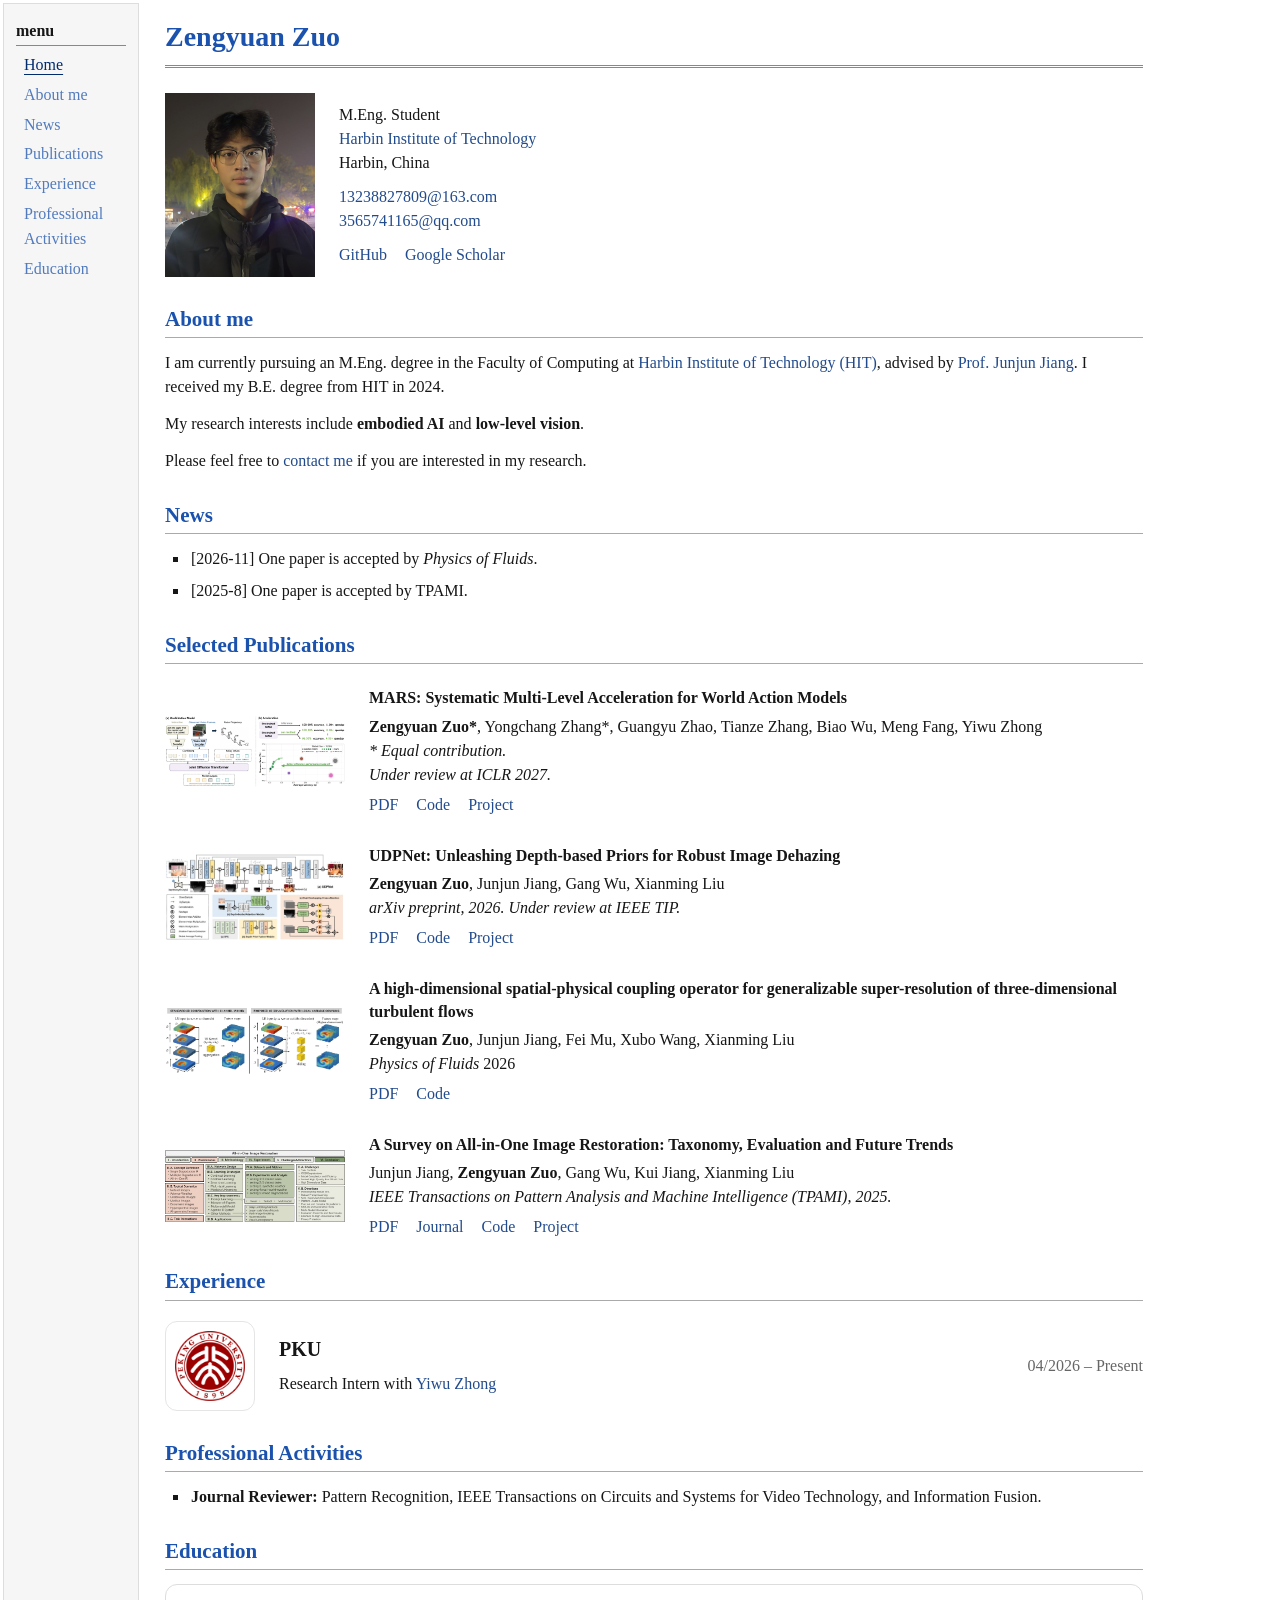
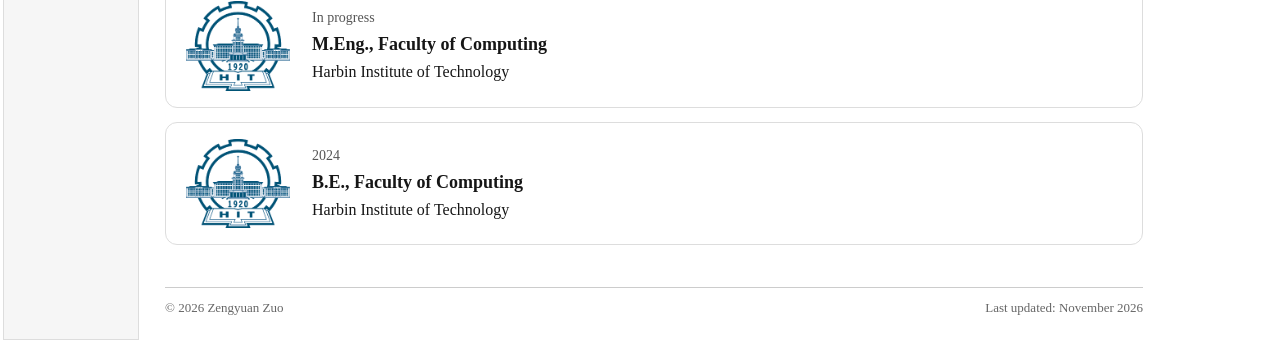
==== index.html @ d23c9734 "Update publications and add education to homepage" ====
<!doctype html>
<html lang="en">
<head>
  <meta charset="utf-8">
  <meta name="viewport" content="width=device-width, initial-scale=1">
  <meta name="description" content="Zengyuan Zuo, M.Eng. student at Harbin Institute of Technology. Research in embodied AI and low-level vision.">
  <meta name="author" content="Zengyuan Zuo">
  <meta name="theme-color" content="#1a52ad">
  <meta property="og:title" content="Zengyuan Zuo's Homepage">
  <meta property="og:description" content="M.Eng. student at Harbin Institute of Technology. Embodied AI and low-level vision.">
  <meta property="og:type" content="website">
  <meta property="og:url" content="https://harbinzzy.github.io/">
  <meta property="og:image" content="https://harbinzzy.github.io/assets/home/profile.jpg?v=20261112">
  <link rel="canonical" href="https://harbinzzy.github.io/">
  <link rel="icon" href="assets/home/profile.jpg?v=20261112">
  <link rel="stylesheet" href="assets/homepage.css?v=20261122-education">
  <title>Zengyuan Zuo's Homepage</title>
</head>
<body>
  <a class="skip-link" href="#main-content">Skip to content</a>
  <div class="page-layout">
    <aside class="sidebar">
      <nav aria-label="Main navigation">
        <div class="menu-category">menu</div>
        <a class="current" href="./" aria-current="page">Home</a>
        <a href="#about">About me</a>
        <a href="#news">News</a>
        <a href="#publications">Publications</a>
        <a href="#experience">Experience</a>
        <a href="#professional-activities">Professional Activities</a>
        <a href="#education">Education</a>
      </nav>
    </aside>

    <main id="main-content">
      <header class="page-title"><h1>Zengyuan Zuo</h1></header>
      <div class="profile">
        <img class="profile-photo" src="assets/home/profile.jpg?v=20261112" alt="Zengyuan Zuo" width="150" height="184" fetchpriority="high">
        <div class="profile-details">
          <p>M.Eng. Student<br>
            <a href="https://www.hit.edu.cn/">Harbin Institute of Technology</a><br>
            Harbin, China
          </p>
          <p class="emails">
            <a href="mailto:13238827809@163.com">13238827809@163.com</a><br>
            <a href="mailto:3565741165@qq.com">3565741165@qq.com</a>
          </p>
          <p class="profile-links">
            <a href="https://github.com/Harbinzzy">GitHub</a>
            <a href="https://scholar.google.com/citations?user=jb-4yJgAAAAJ&amp;hl=en">Google Scholar</a>
          </p>
        </div>
      </div>

      <section id="about" aria-labelledby="about-title">
        <h2 id="about-title">About me</h2>
        <p>I am currently pursuing an M.Eng. degree in the Faculty of Computing at <a href="https://www.hit.edu.cn/">Harbin Institute of Technology (HIT)</a>, advised by <a href="https://homepage.hit.edu.cn/jiangjunjun">Prof. Junjun Jiang</a>. I received my B.E. degree from HIT in 2024.</p>
        <p>My research interests include <strong>embodied AI</strong> and <strong>low-level vision</strong>.</p>
        <p>Please feel free to <a href="mailto:13238827809@163.com">contact me</a> if you are interested in my research.</p>
      </section>

      <section id="news" aria-labelledby="news-title">
        <h2 id="news-title">News</h2>
        <ul class="news-list">
          <li><span class="news-date">[2026-11]</span> One paper is accepted by <em>Physics of Fluids</em>.</li>
          <li><span class="news-date">[2025-8]</span> One paper is accepted by TPAMI.</li>
        </ul>
      </section>

      <section id="publications" aria-labelledby="publications-title">
        <h2 id="publications-title">Selected Publications</h2>
        <article class="publication">
          <a class="publication-image" href="projects/mars.html" aria-label="Open the MARS paper page">
            <img src="assets/overview.png" alt="Overview of MARS multi-level acceleration for world action models" width="180" height="71" loading="lazy">
          </a>
          <div class="publication-copy">
            <h3>MARS: Systematic Multi-Level Acceleration for World Action Models</h3>
            <p><strong>Zengyuan Zuo*</strong>, Yongchang Zhang*, Guangyu Zhao, Tianze Zhang, Biao Wu, Meng Fang, Yiwu Zhong<br>
              <em>* Equal contribution.</em><br>
              <em>Under review at ICLR 2027.</em>
            </p>
            <p class="paper-links"><a href="https://arxiv.org/pdf/2610.17141">PDF</a><a href="https://github.com/PKU-VaLuE-Lab/MARS">Code</a><a href="https://harbinzzy.github.io/projects/mars.html">Project</a></p>
          </div>
        </article>
        <article class="publication">
          <a class="publication-image" href="projects/udpnet/" aria-label="Open the UDPNet project page">
            <img src="assets/home/udpnet.jpg" alt="Overview of the UDPNet depth-guided image dehazing framework" width="180" height="85" loading="lazy">
          </a>
          <div class="publication-copy">
            <h3>UDPNet: Unleashing Depth-based Priors for Robust Image Dehazing</h3>
            <p><strong>Zengyuan Zuo</strong>, Junjun Jiang, Gang Wu, Xianming Liu<br>
              <em>arXiv preprint, 2026. Under review at IEEE TIP.</em>
            </p>
            <p class="paper-links"><a href="https://arxiv.org/pdf/2601.06909">PDF</a><a href="https://github.com/Harbinzzy/UDPNet">Code</a><a href="projects/udpnet/">Project</a></p>
          </div>
        </article>
        <article class="publication">
          <a class="publication-image" href="https://github.com/Harbinzzy/Conv4Turb" aria-label="Open the Conv4Turb code repository">
            <img src="assets/home/convl.jpg" alt="Comparison of standard 3D convolution and proposed 4D convolution with spatial-physical variable coupling for turbulent-flow super-resolution" width="180" height="66" loading="lazy">
          </a>
          <div class="publication-copy">
            <h3>A high-dimensional spatial-physical coupling operator for generalizable super-resolution of three-dimensional turbulent flows</h3>
            <p><strong>Zengyuan Zuo</strong>, Junjun Jiang, Fei Mu, Xubo Wang, Xianming Liu<br>
              <em>Physics of Fluids</em> 2026
            </p>
            <p class="paper-links"><a href="https://arxiv.org/pdf/2611.22951">PDF</a><a href="https://github.com/Harbinzzy/Conv4Turb">Code</a></p>
          </div>
        </article>
        <article class="publication">
          <a class="publication-image" href="projects/aioir/" aria-label="Open the all-in-one image restoration survey project">
            <img src="assets/home/survey.png?v=arxiv-v3" alt="Taxonomy of the all-in-one image restoration survey, arXiv version 3" width="180" height="73" loading="lazy">
          </a>
          <div class="publication-copy">
            <h3>A Survey on All-in-One Image Restoration: Taxonomy, Evaluation and Future Trends</h3>
            <p>Junjun Jiang, <strong>Zengyuan Zuo</strong>, Gang Wu, Kui Jiang, Xianming Liu<br>
              <em>IEEE Transactions on Pattern Analysis and Machine Intelligence (TPAMI), 2025.</em>
            </p>
            <p class="paper-links"><a href="https://arxiv.org/pdf/2410.15067">PDF</a><a href="https://ieeexplore.ieee.org/document/11123156">Journal</a><a href="https://github.com/Harbinzzy/All-in-One-Image-Restoration-Survey">Code</a><a href="projects/aioir/">Project</a></p>
          </div>
        </article>
      </section>

      <section id="experience" aria-labelledby="experience-title">
        <h2 id="experience-title">Experience</h2>
        <article class="experience-entry" aria-labelledby="pku-title">
          <img class="experience-logo" src="assets/home/pku.png" alt="Peking University seal" width="90" height="90" loading="lazy">
          <div class="experience-copy">
            <h3 id="pku-title">PKU</h3>
            <p>Research Intern with <a href="https://yiwuzhong.notion.site/homepage">Yiwu Zhong</a></p>
          </div>
          <p class="experience-date"><time datetime="2026-04">04/2026</time> – Present</p>
        </article>
      </section>

      <section id="professional-activities" aria-labelledby="professional-activities-title">
        <h2 id="professional-activities-title">Professional Activities</h2>
        <ul class="activities-list">
          <li><strong>Journal Reviewer:</strong> Pattern Recognition, IEEE Transactions on Circuits and Systems for Video Technology, and Information Fusion.</li>
        </ul>
      </section>

      <section id="education" aria-labelledby="education-title">
        <h2 id="education-title">Education</h2>
        <article class="education-entry" aria-labelledby="meng-title">
          <img class="education-logo" src="assets/home/hit-emblem.png" alt="" width="104" height="90" loading="lazy">
          <div class="education-copy">
            <p class="education-date">In progress</p>
            <h3 id="meng-title">M.Eng., Faculty of Computing</h3>
            <p>Harbin Institute of Technology</p>
          </div>
        </article>
        <article class="education-entry" aria-labelledby="be-title">
          <img class="education-logo" src="assets/home/hit-emblem.png" alt="" width="104" height="90" loading="lazy">
          <div class="education-copy">
            <p class="education-date"><time datetime="2024">2024</time></p>
            <h3 id="be-title">B.E., Faculty of Computing</h3>
            <p>Harbin Institute of Technology</p>
          </div>
        </article>
      </section>

      <footer><span>© 2026 Zengyuan Zuo</span><span>Last updated: November 2026</span></footer>
    </main>
  </div>
</body>
</html>
---- assets/homepage.css ----
/* Academic homepage, inspired by the classic jemdoc layout. */
:root {
  color-scheme: light;
  --link: #224b8d;
  --heading: #1a52ad;
  --rule: #aaa;
}
* { box-sizing: border-box; }
html { scroll-behavior: smooth; scroll-padding-top: 20px; }
body {
  margin: 0;
  color: #161616;
  background: #fff;
  font-family: Georgia, "Times New Roman", "Noto Serif SC", serif;
  font-size: 16px;
  line-height: 1.5;
}
a { color: var(--link); text-decoration: none; }
a:hover { text-decoration: underline; text-underline-offset: 3px; }
a:focus-visible { outline: 2px solid var(--heading); outline-offset: 4px; }
img { display: block; max-width: 100%; }
p { margin: 0 0 13px; }
strong { font-weight: 700; }
.skip-link {
  position: absolute;
  top: -80px;
  left: 16px;
  z-index: 2;
  background: #fff;
  padding: 8px 12px;
}
.skip-link:focus { top: 8px; }
.page-layout {
  display: grid;
  grid-template-columns: 136px minmax(0, 1030px);
  min-height: 100vh;
  align-items: stretch;
  padding: 3px;
}
.sidebar {
  padding: 15px 12px;
  border: 1px solid #ddd;
  background: #f6f6f6;
}
.sidebar nav { position: sticky; top: 18px; }
.menu-category {
  font-weight: bold;
  border-bottom: 1px solid #888;
  margin-bottom: 7px;
  padding-bottom: 2px;
}
.sidebar a {
  display: block;
  width: fit-content;
  margin: 5px 0 5px 8px;
  color: #527bbd;
  line-height: 1.55;
}
.sidebar a.current { color: #022b6d; text-decoration: underline; text-underline-offset: 4px; }
main { min-width: 0; padding: 0 26px 22px; }
.page-title {
  margin-bottom: 25px;
  padding: 17px 0 11px;
  border-bottom: 3px double #888;
}
h1 { margin: 0; color: var(--heading); font-size: 28px; line-height: 1.2; }
h2 {
  color: var(--heading);
  font-size: 21px;
  line-height: 1.25;
  margin: 29px 0 13px;
  padding-bottom: 5px;
  border-bottom: 1px solid var(--rule);
}
h3 { margin: 0 0 5px; font-size: 16px; line-height: 1.45; }
.profile { display: flex; align-items: center; gap: 24px; margin-bottom: 25px; }
.profile-photo { flex: 0 0 150px; width: 150px; height: 184px; object-fit: cover; }
.profile-details p { margin-bottom: 10px; }
.profile-details p:last-child { margin-bottom: 0; }
.profile-links, .paper-links { display: flex; flex-wrap: wrap; gap: 6px 18px; }
.news-list, .activities-list { padding-left: 24px; margin: 8px 0 18px; list-style-type: square; }
li { padding-left: 2px; margin-bottom: 8px; }
.news-date { white-space: nowrap; }
.publication {
  display: grid;
  grid-template-columns: 180px minmax(0, 1fr);
  gap: 24px;
  align-items: center;
  margin: 22px 0 27px;
}
.publication-image { display: block; }
.publication-image img { width: 180px; height: auto; }
.publication-copy { min-width: 0; }
.publication-copy p { margin-bottom: 5px; }
.publication-copy .paper-links { margin: 6px 0 0; }
.experience-entry {
  display: grid;
  grid-template-columns: 90px minmax(0, 1fr) auto;
  align-items: center;
  gap: 24px;
  margin: 20px 0;
}
.experience-logo {
  width: 90px;
  height: 90px;
  object-fit: contain;
  padding: 9px;
  border: 1px solid #e5e5e5;
  border-radius: 12px;
}
.experience-copy h3 { margin-bottom: 8px; font-size: 20px; }
.experience-copy p { margin: 0; }
.experience-date { margin: 0; color: #666; white-space: nowrap; }
.education-entry {
  display: grid;
  grid-template-columns: 104px minmax(0, 1fr);
  align-items: center;
  gap: 22px;
  margin: 14px 0;
  padding: 16px 20px;
  border: 1px solid #ddd;
  border-radius: 12px;
}
.education-logo { width: 100%; height: auto; }
.education-copy p { margin: 0; }
.education-copy .education-date { margin-bottom: 3px; color: #555; font-size: 14px; }
.education-copy h3 { margin-bottom: 3px; font-size: 18px; }
footer {
  display: flex;
  justify-content: space-between;
  flex-wrap: wrap;
  gap: 8px 20px;
  margin-top: 42px;
  padding-top: 10px;
  border-top: 1px solid #ccc;
  color: #666;
  font-size: 13px;
}
@media (max-width: 760px) {
  html { scroll-padding-top: 12px; }
  .page-layout { display: block; padding: 0; }
  .sidebar { padding: 10px 18px; border: 0; border-bottom: 1px solid #ddd; }
  .sidebar nav { position: static; display: flex; flex-wrap: wrap; align-items: center; gap: 6px 17px; }
  .menu-category { display: none; }
  .sidebar a { margin: 0; font-size: 14px; }
  main { padding: 0 20px 22px; }
  .page-title { padding-top: 22px; margin-bottom: 22px; }
  .profile { gap: 20px; }
  .profile-photo { flex-basis: 130px; width: 130px; height: 159px; }
  .publication { grid-template-columns: 150px minmax(0, 1fr); gap: 18px; }
  .publication-image img { width: 150px; }
  .experience-entry { grid-template-columns: 76px minmax(0, 1fr); gap: 6px 18px; }
  .experience-logo { grid-row: 1 / 3; width: 76px; height: 76px; }
  .experience-date { grid-column: 2; font-size: 14px; }
}
@media (max-width: 480px) {
  main { padding-right: 16px; padding-left: 16px; }
  h1 { font-size: 26px; }
  .profile { align-items: flex-start; flex-direction: column; gap: 16px; }
  .profile-photo { flex-basis: auto; width: 150px; height: 184px; }
  .publication { grid-template-columns: minmax(0, 1fr); gap: 13px; margin-bottom: 30px; }
  .publication-image img { width: 180px; }
  .experience-entry { grid-template-columns: 66px minmax(0, 1fr); column-gap: 15px; }
  .experience-logo { width: 66px; height: 66px; padding: 7px; }
  .education-entry { grid-template-columns: 66px minmax(0, 1fr); gap: 14px; padding: 12px; }
  h2 { margin-top: 27px; }
}
@media (prefers-reduced-motion: reduce) { html { scroll-behavior: auto; } }
@media print {
  .page-layout { display: block; }
  .sidebar, .skip-link { display: none; }
  main { padding: 0; }
  .publication, .experience-entry, .education-entry { break-inside: avoid; }
}
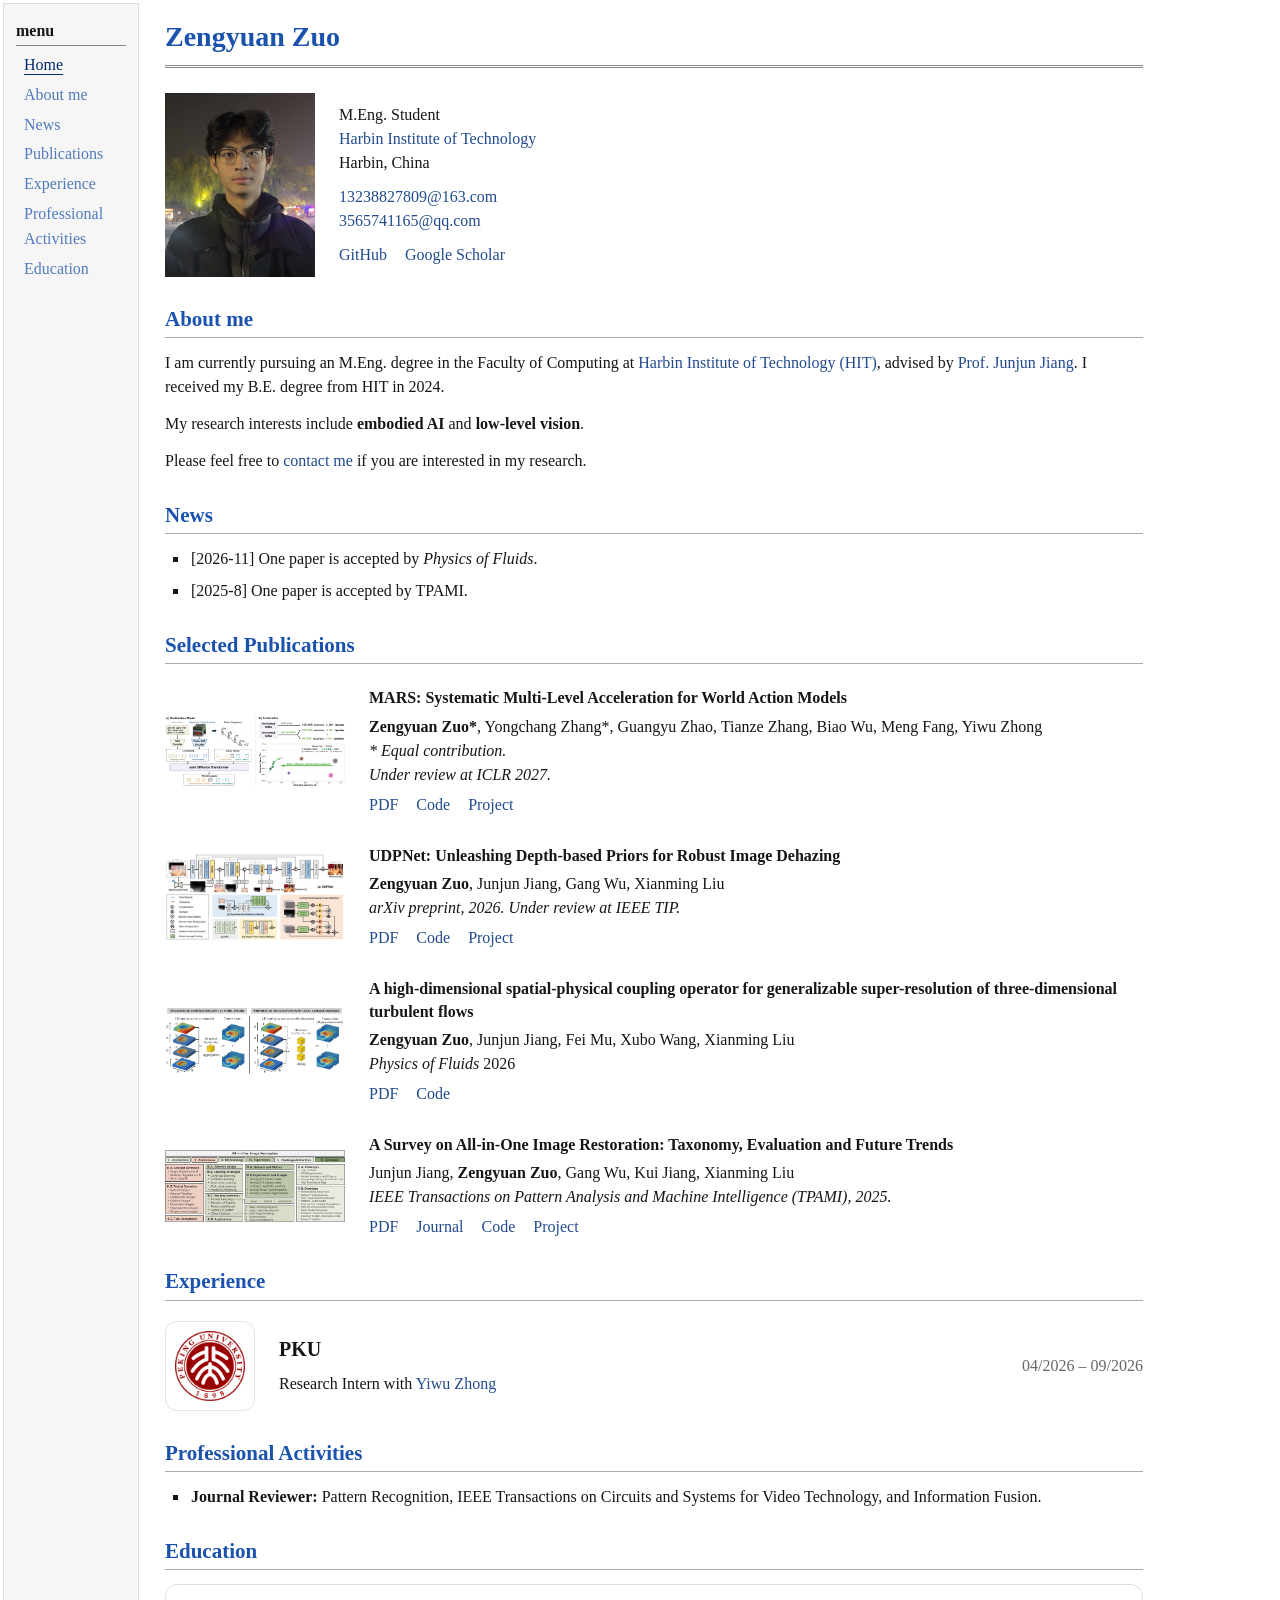
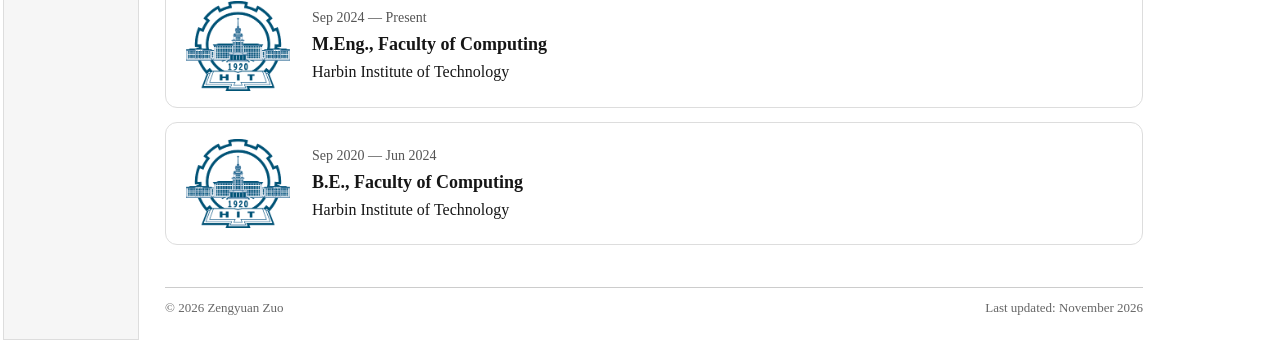
==== commit dbdc7549: "Update education and internship dates" ====
--- a/index.html
+++ b/index.html
@@ -128,7 +128,7 @@
             <h3 id="pku-title">PKU</h3>
             <p>Research Intern with <a href="https://yiwuzhong.notion.site/homepage">Yiwu Zhong</a></p>
           </div>
-          <p class="experience-date"><time datetime="2026-04">04/2026</time> – Present</p>
+          <p class="experience-date"><time datetime="2026-04">04/2026</time> – <time datetime="2026-09">09/2026</time></p>
         </article>
       </section>
 
@@ -144,7 +144,7 @@
         <article class="education-entry" aria-labelledby="meng-title">
           <img class="education-logo" src="assets/home/hit-emblem.png" alt="" width="104" height="90" loading="lazy">
           <div class="education-copy">
-            <p class="education-date">In progress</p>
+            <p class="education-date"><time datetime="2024-09">Sep 2024</time> — Present</p>
             <h3 id="meng-title">M.Eng., Faculty of Computing</h3>
             <p>Harbin Institute of Technology</p>
           </div>
@@ -152,7 +152,7 @@
         <article class="education-entry" aria-labelledby="be-title">
           <img class="education-logo" src="assets/home/hit-emblem.png" alt="" width="104" height="90" loading="lazy">
           <div class="education-copy">
-            <p class="education-date"><time datetime="2024">2024</time></p>
+            <p class="education-date"><time datetime="2020-09">Sep 2020</time> — <time datetime="2024-06">Jun 2024</time></p>
             <h3 id="be-title">B.E., Faculty of Computing</h3>
             <p>Harbin Institute of Technology</p>
           </div>
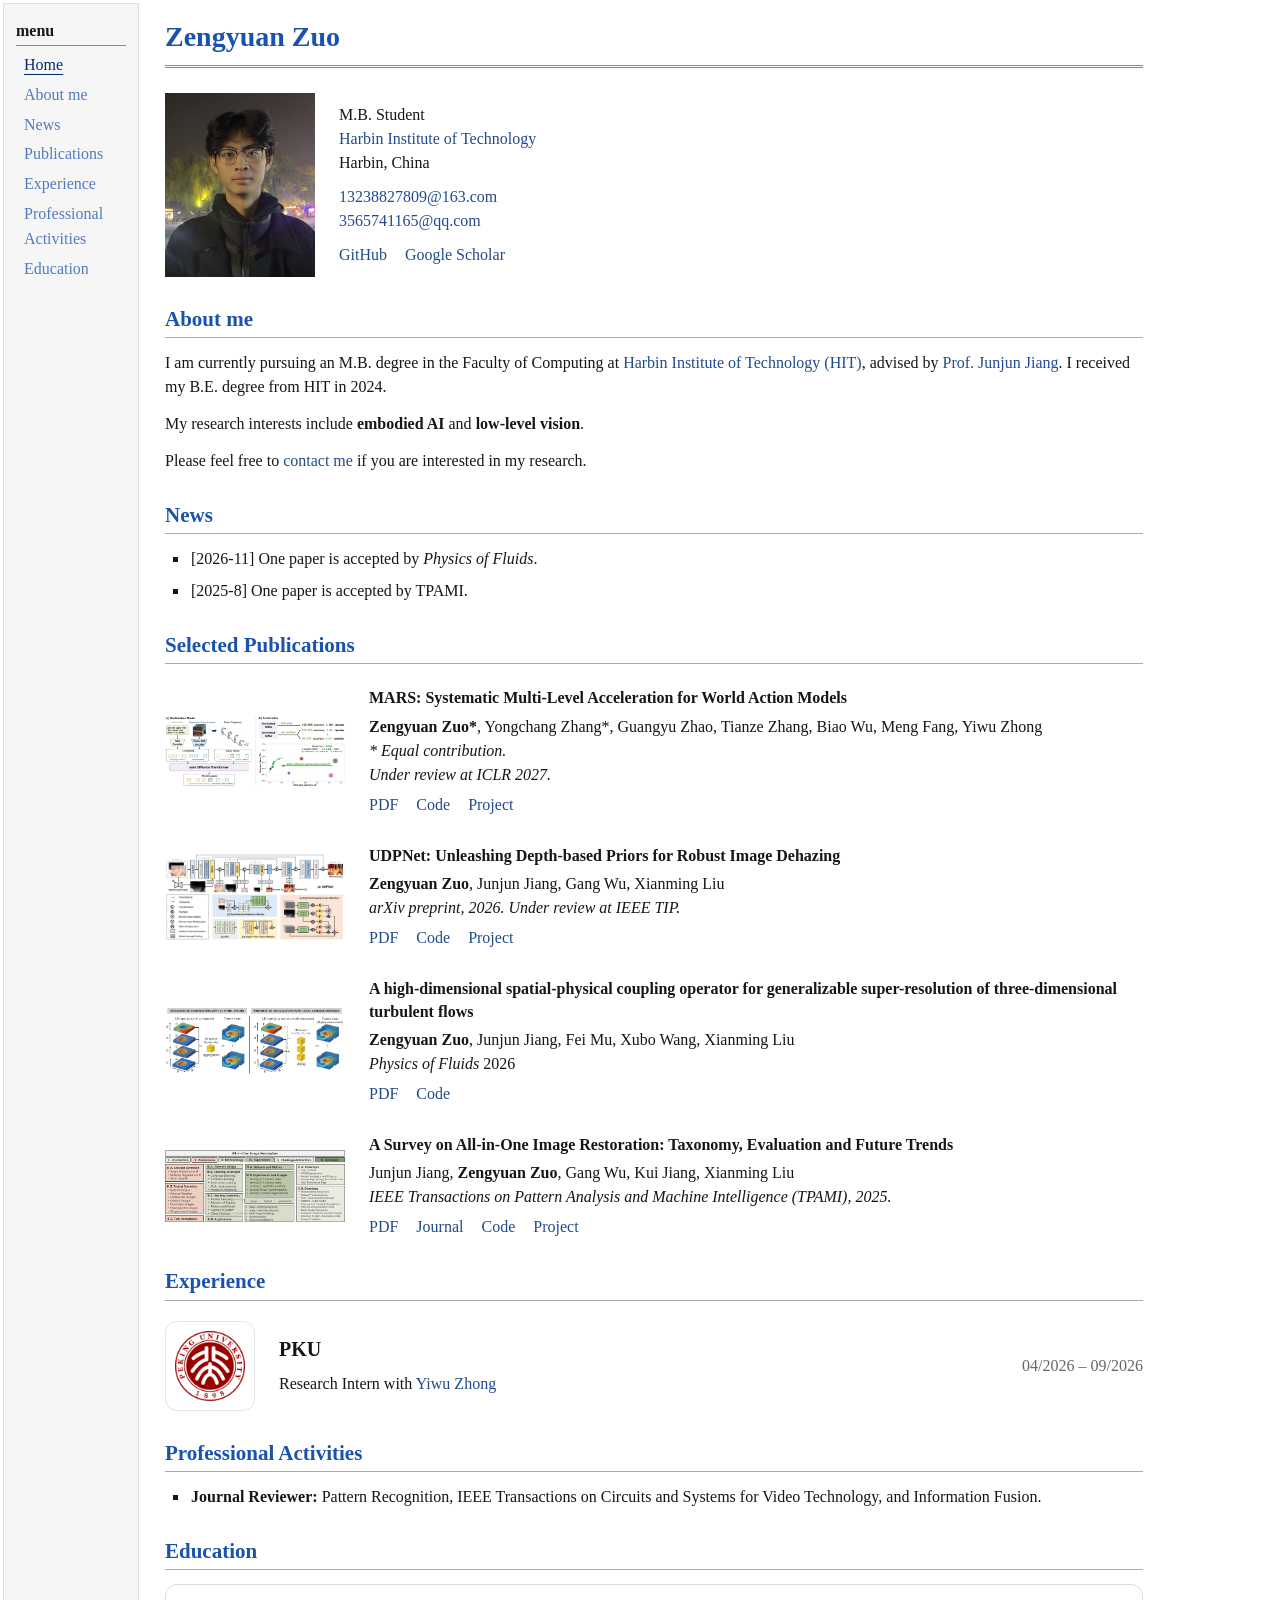
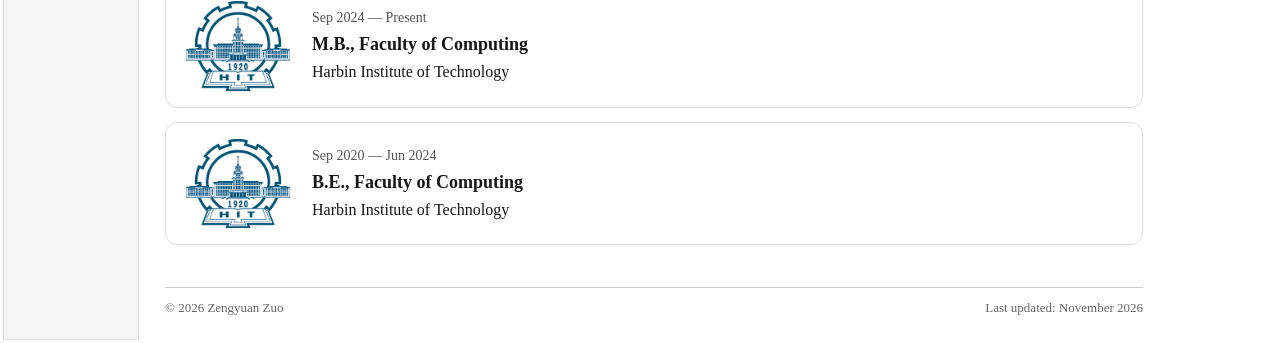
==== commit 53e00cb4: "Use M.B. consistently on the homepage" ====
--- a/index.html
+++ b/index.html
@@ -3,11 +3,11 @@
 <head>
   <meta charset="utf-8">
   <meta name="viewport" content="width=device-width, initial-scale=1">
-  <meta name="description" content="Zengyuan Zuo, M.Eng. student at Harbin Institute of Technology. Research in embodied AI and low-level vision.">
+  <meta name="description" content="Zengyuan Zuo, M.B. student at Harbin Institute of Technology. Research in embodied AI and low-level vision.">
   <meta name="author" content="Zengyuan Zuo">
   <meta name="theme-color" content="#1a52ad">
   <meta property="og:title" content="Zengyuan Zuo's Homepage">
-  <meta property="og:description" content="M.Eng. student at Harbin Institute of Technology. Embodied AI and low-level vision.">
+  <meta property="og:description" content="M.B. student at Harbin Institute of Technology. Embodied AI and low-level vision.">
   <meta property="og:type" content="website">
   <meta property="og:url" content="https://harbinzzy.github.io/">
   <meta property="og:image" content="https://harbinzzy.github.io/assets/home/profile.jpg?v=20261112">
@@ -37,7 +37,7 @@
       <div class="profile">
         <img class="profile-photo" src="assets/home/profile.jpg?v=20261112" alt="Zengyuan Zuo" width="150" height="184" fetchpriority="high">
         <div class="profile-details">
-          <p>M.Eng. Student<br>
+          <p>M.B. Student<br>
             <a href="https://www.hit.edu.cn/">Harbin Institute of Technology</a><br>
             Harbin, China
           </p>
@@ -54,7 +54,7 @@
 
       <section id="about" aria-labelledby="about-title">
         <h2 id="about-title">About me</h2>
-        <p>I am currently pursuing an M.Eng. degree in the Faculty of Computing at <a href="https://www.hit.edu.cn/">Harbin Institute of Technology (HIT)</a>, advised by <a href="https://homepage.hit.edu.cn/jiangjunjun">Prof. Junjun Jiang</a>. I received my B.E. degree from HIT in 2024.</p>
+        <p>I am currently pursuing an M.B. degree in the Faculty of Computing at <a href="https://www.hit.edu.cn/">Harbin Institute of Technology (HIT)</a>, advised by <a href="https://homepage.hit.edu.cn/jiangjunjun">Prof. Junjun Jiang</a>. I received my B.E. degree from HIT in 2024.</p>
         <p>My research interests include <strong>embodied AI</strong> and <strong>low-level vision</strong>.</p>
         <p>Please feel free to <a href="mailto:13238827809@163.com">contact me</a> if you are interested in my research.</p>
       </section>
@@ -145,7 +145,7 @@
           <img class="education-logo" src="assets/home/hit-emblem.png" alt="" width="104" height="90" loading="lazy">
           <div class="education-copy">
             <p class="education-date"><time datetime="2024-09">Sep 2024</time> — Present</p>
-            <h3 id="meng-title">M.Eng., Faculty of Computing</h3>
+            <h3 id="meng-title">M.B., Faculty of Computing</h3>
             <p>Harbin Institute of Technology</p>
           </div>
         </article>
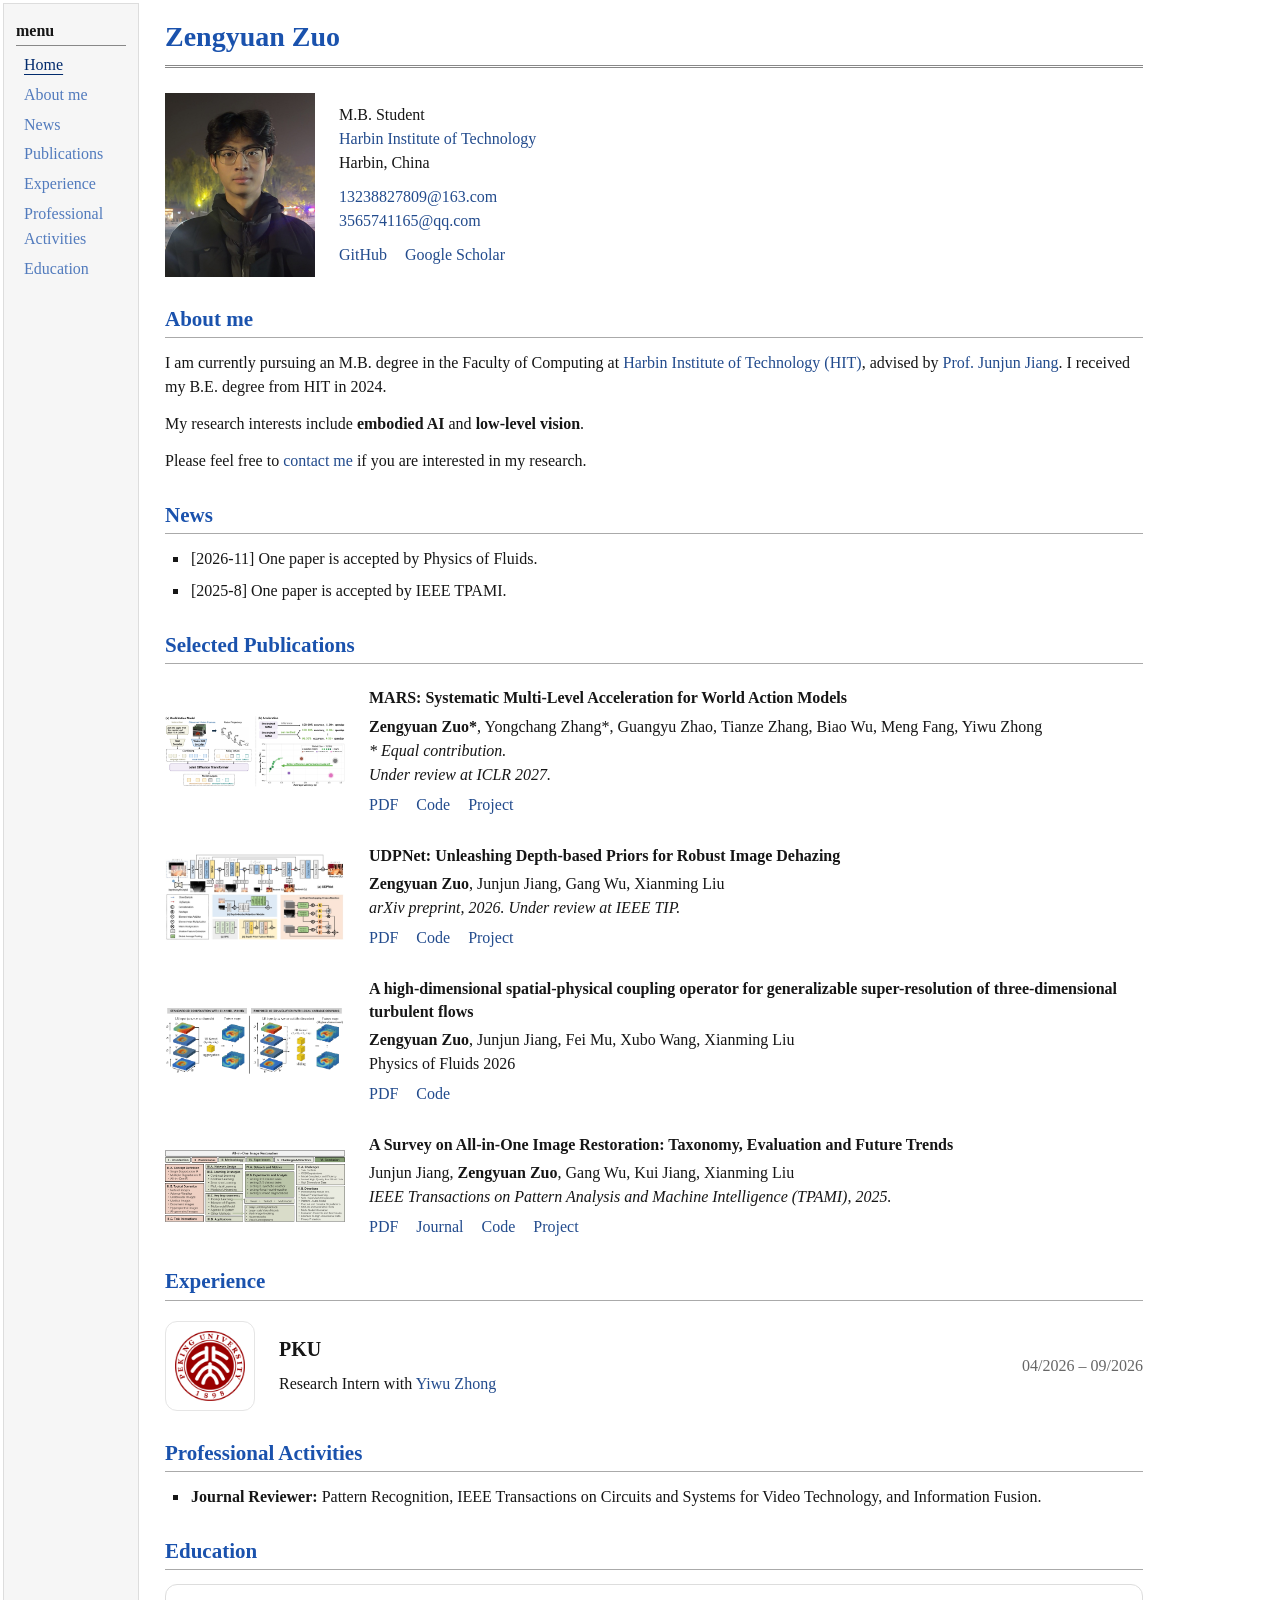
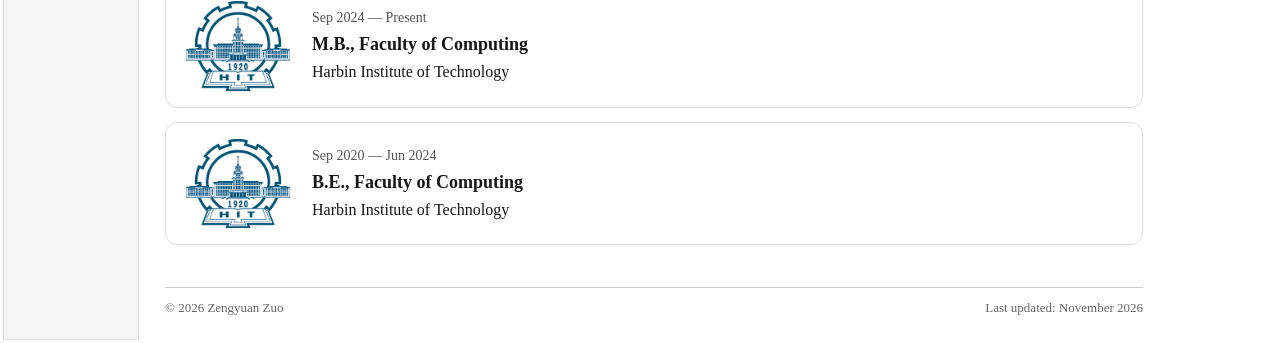
==== commit 0e57af77: "Update journal names and formatting on the homepage" ====
--- a/index.html
+++ b/index.html
@@ -62,8 +62,8 @@
       <section id="news" aria-labelledby="news-title">
         <h2 id="news-title">News</h2>
         <ul class="news-list">
-          <li><span class="news-date">[2026-11]</span> One paper is accepted by <em>Physics of Fluids</em>.</li>
-          <li><span class="news-date">[2025-8]</span> One paper is accepted by TPAMI.</li>
+          <li><span class="news-date">[2026-11]</span> One paper is accepted by Physics of Fluids.</li>
+          <li><span class="news-date">[2025-8]</span> One paper is accepted by IEEE TPAMI.</li>
         </ul>
       </section>
 
@@ -101,7 +101,7 @@
           <div class="publication-copy">
             <h3>A high-dimensional spatial-physical coupling operator for generalizable super-resolution of three-dimensional turbulent flows</h3>
             <p><strong>Zengyuan Zuo</strong>, Junjun Jiang, Fei Mu, Xubo Wang, Xianming Liu<br>
-              <em>Physics of Fluids</em> 2026
+              Physics of Fluids 2026
             </p>
             <p class="paper-links"><a href="https://arxiv.org/pdf/2611.22951">PDF</a><a href="https://github.com/Harbinzzy/Conv4Turb">Code</a></p>
           </div>
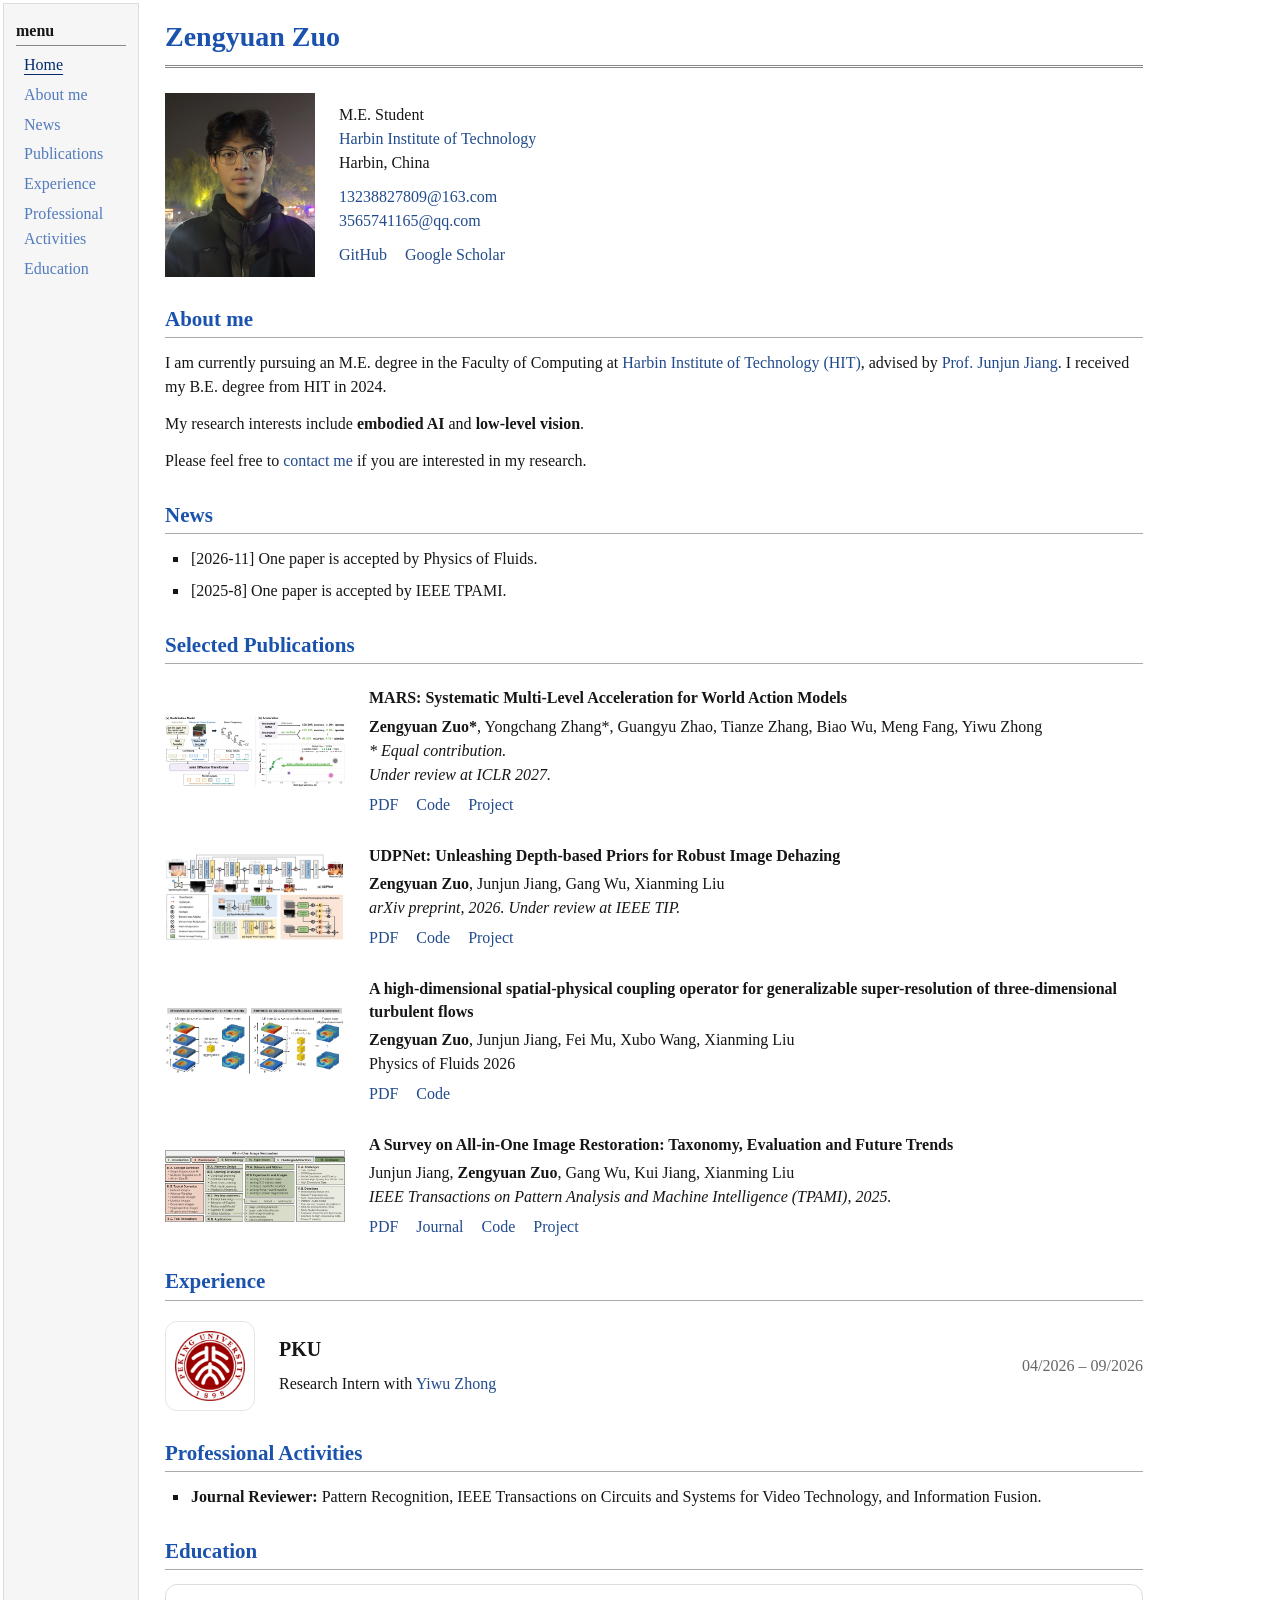
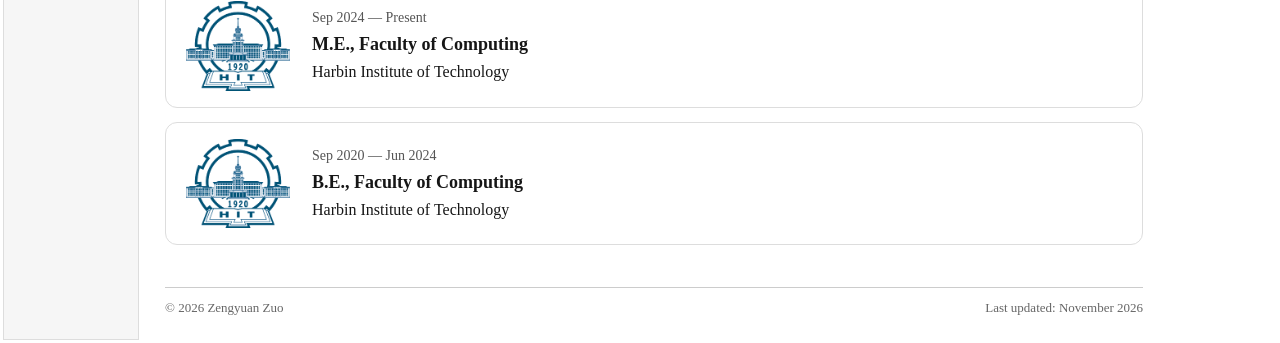
==== commit 9029d226: "Correct the master's degree abbreviation to M.E." ====
--- a/index.html
+++ b/index.html
@@ -3,11 +3,11 @@
 <head>
   <meta charset="utf-8">
   <meta name="viewport" content="width=device-width, initial-scale=1">
-  <meta name="description" content="Zengyuan Zuo, M.B. student at Harbin Institute of Technology. Research in embodied AI and low-level vision.">
+  <meta name="description" content="Zengyuan Zuo, M.E. student at Harbin Institute of Technology. Research in embodied AI and low-level vision.">
   <meta name="author" content="Zengyuan Zuo">
   <meta name="theme-color" content="#1a52ad">
   <meta property="og:title" content="Zengyuan Zuo's Homepage">
-  <meta property="og:description" content="M.B. student at Harbin Institute of Technology. Embodied AI and low-level vision.">
+  <meta property="og:description" content="M.E. student at Harbin Institute of Technology. Embodied AI and low-level vision.">
   <meta property="og:type" content="website">
   <meta property="og:url" content="https://harbinzzy.github.io/">
   <meta property="og:image" content="https://harbinzzy.github.io/assets/home/profile.jpg?v=20261112">
@@ -37,7 +37,7 @@
       <div class="profile">
         <img class="profile-photo" src="assets/home/profile.jpg?v=20261112" alt="Zengyuan Zuo" width="150" height="184" fetchpriority="high">
         <div class="profile-details">
-          <p>M.B. Student<br>
+          <p>M.E. Student<br>
             <a href="https://www.hit.edu.cn/">Harbin Institute of Technology</a><br>
             Harbin, China
           </p>
@@ -54,7 +54,7 @@
 
       <section id="about" aria-labelledby="about-title">
         <h2 id="about-title">About me</h2>
-        <p>I am currently pursuing an M.B. degree in the Faculty of Computing at <a href="https://www.hit.edu.cn/">Harbin Institute of Technology (HIT)</a>, advised by <a href="https://homepage.hit.edu.cn/jiangjunjun">Prof. Junjun Jiang</a>. I received my B.E. degree from HIT in 2024.</p>
+        <p>I am currently pursuing an M.E. degree in the Faculty of Computing at <a href="https://www.hit.edu.cn/">Harbin Institute of Technology (HIT)</a>, advised by <a href="https://homepage.hit.edu.cn/jiangjunjun">Prof. Junjun Jiang</a>. I received my B.E. degree from HIT in 2024.</p>
         <p>My research interests include <strong>embodied AI</strong> and <strong>low-level vision</strong>.</p>
         <p>Please feel free to <a href="mailto:13238827809@163.com">contact me</a> if you are interested in my research.</p>
       </section>
@@ -145,7 +145,7 @@
           <img class="education-logo" src="assets/home/hit-emblem.png" alt="" width="104" height="90" loading="lazy">
           <div class="education-copy">
             <p class="education-date"><time datetime="2024-09">Sep 2024</time> — Present</p>
-            <h3 id="meng-title">M.B., Faculty of Computing</h3>
+            <h3 id="meng-title">M.E., Faculty of Computing</h3>
             <p>Harbin Institute of Technology</p>
           </div>
         </article>
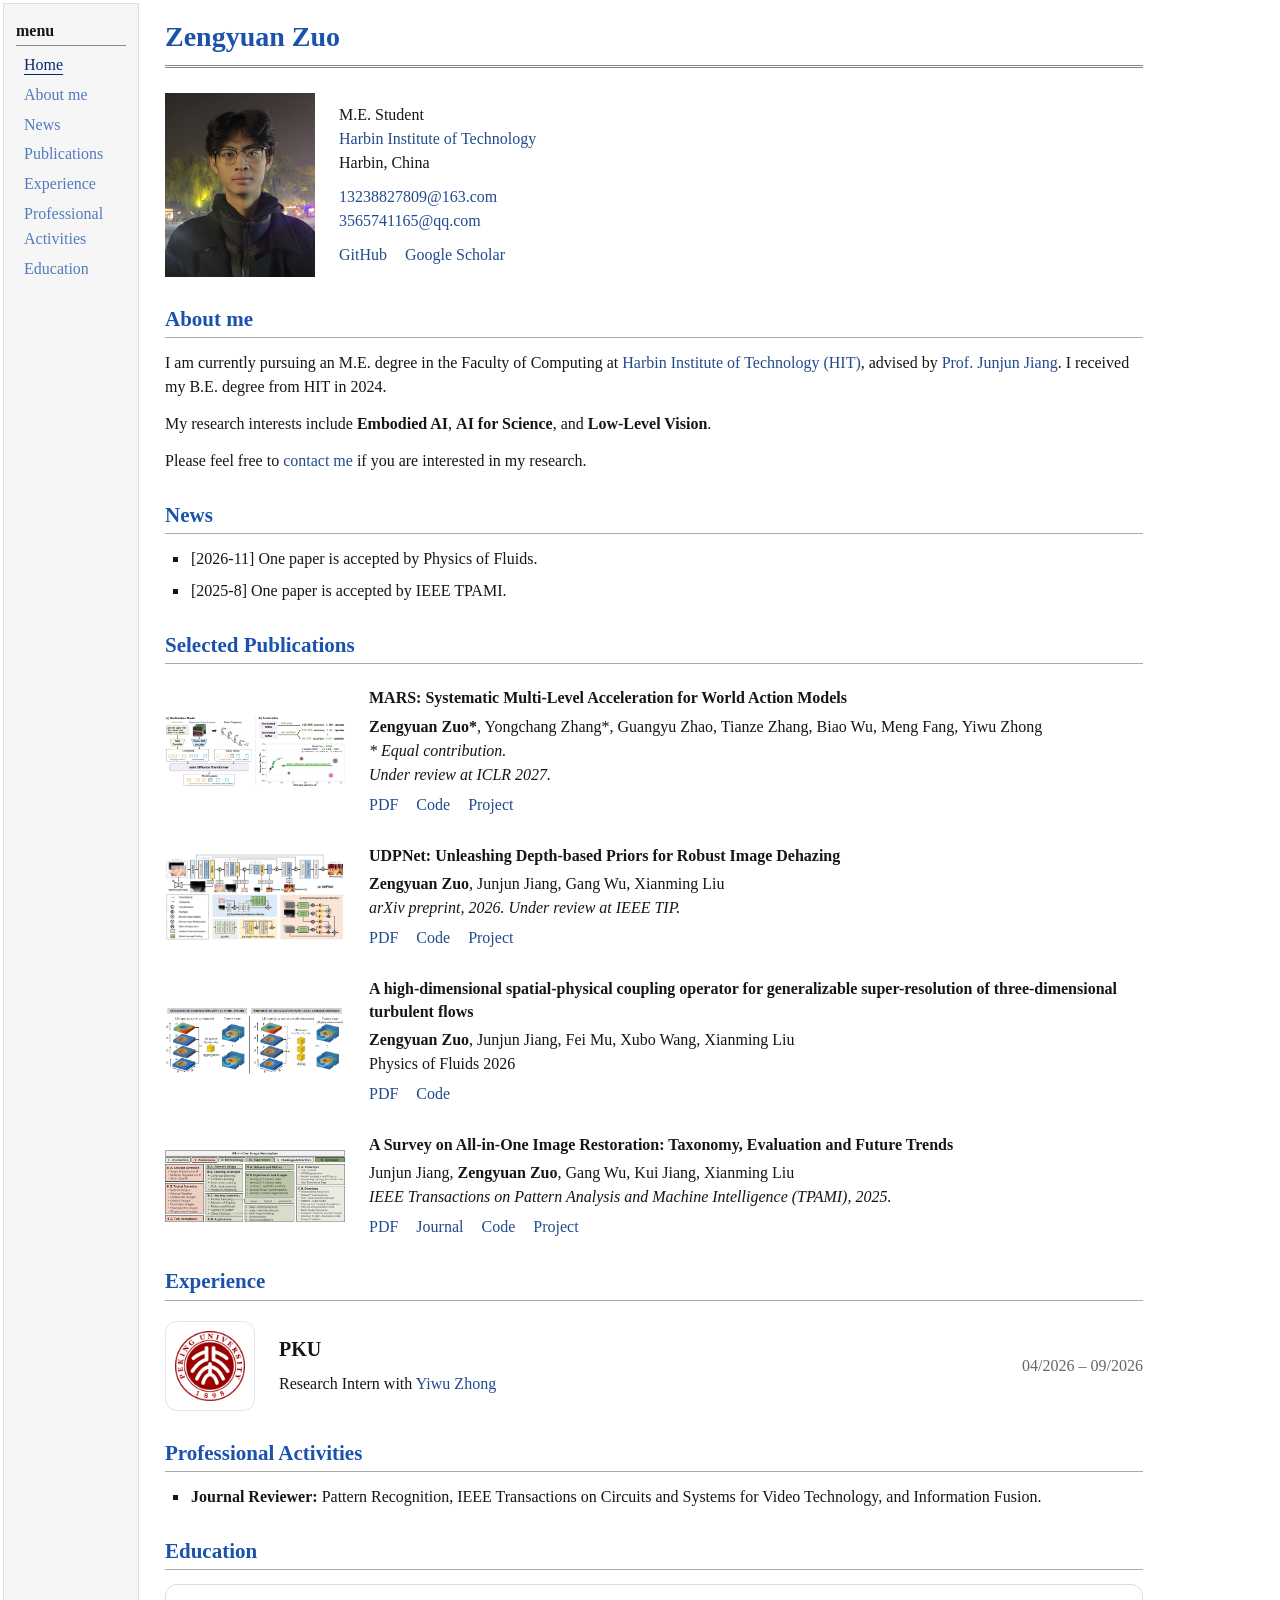
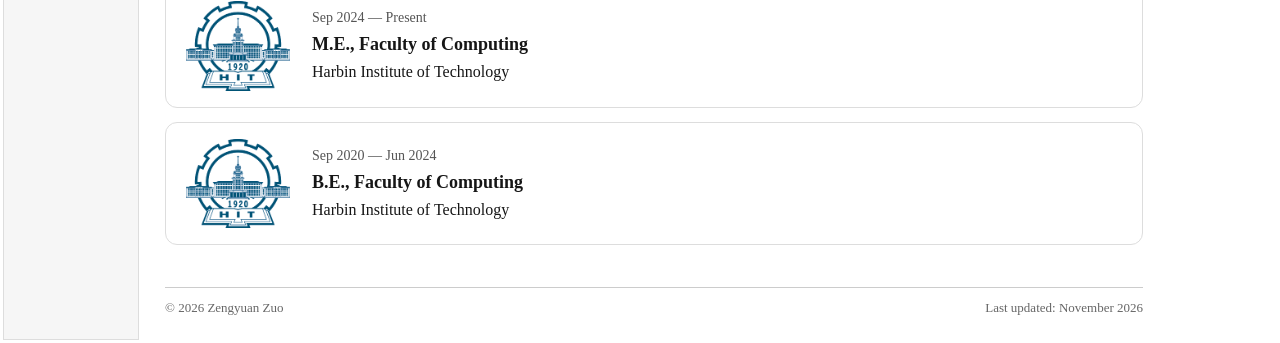
==== commit a7fafe6f: "new" ====
--- a/index.html
+++ b/index.html
@@ -3,11 +3,11 @@
 <head>
   <meta charset="utf-8">
   <meta name="viewport" content="width=device-width, initial-scale=1">
-  <meta name="description" content="Zengyuan Zuo, M.E. student at Harbin Institute of Technology. Research in embodied AI and low-level vision.">
+  <meta name="description" content="Zengyuan Zuo, M.E. student at Harbin Institute of Technology. Research in Embodied AI, AI for Science, and Low-Level Vision.">
   <meta name="author" content="Zengyuan Zuo">
   <meta name="theme-color" content="#1a52ad">
   <meta property="og:title" content="Zengyuan Zuo's Homepage">
-  <meta property="og:description" content="M.E. student at Harbin Institute of Technology. Embodied AI and low-level vision.">
+  <meta property="og:description" content="M.E. student at Harbin Institute of Technology. Embodied AI, AI for Science, and Low-Level Vision.">
   <meta property="og:type" content="website">
   <meta property="og:url" content="https://harbinzzy.github.io/">
   <meta property="og:image" content="https://harbinzzy.github.io/assets/home/profile.jpg?v=20261112">
@@ -55,7 +55,7 @@
       <section id="about" aria-labelledby="about-title">
         <h2 id="about-title">About me</h2>
         <p>I am currently pursuing an M.E. degree in the Faculty of Computing at <a href="https://www.hit.edu.cn/">Harbin Institute of Technology (HIT)</a>, advised by <a href="https://homepage.hit.edu.cn/jiangjunjun">Prof. Junjun Jiang</a>. I received my B.E. degree from HIT in 2024.</p>
-        <p>My research interests include <strong>embodied AI</strong> and <strong>low-level vision</strong>.</p>
+        <p>My research interests include <strong>Embodied AI</strong>, <strong>AI for Science</strong>, and <strong>Low-Level Vision</strong>.</p>
         <p>Please feel free to <a href="mailto:13238827809@163.com">contact me</a> if you are interested in my research.</p>
       </section>
 
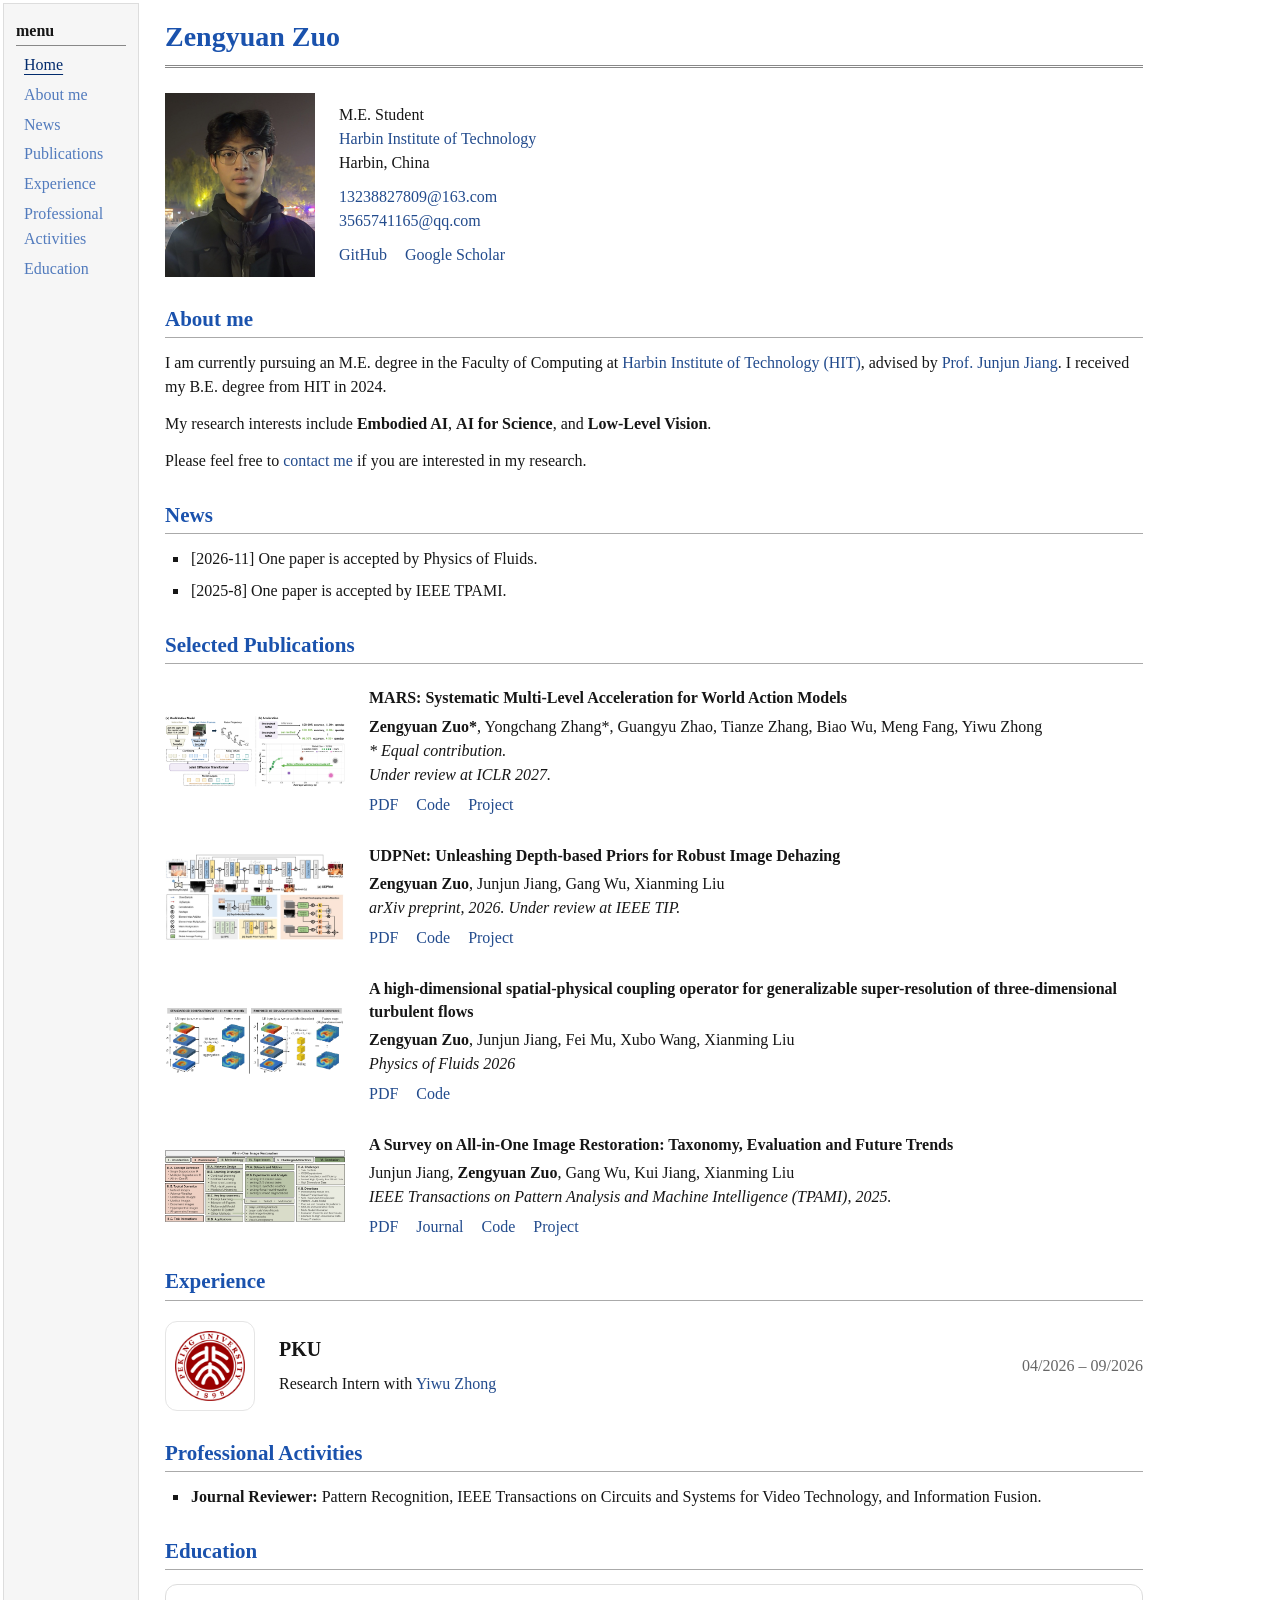
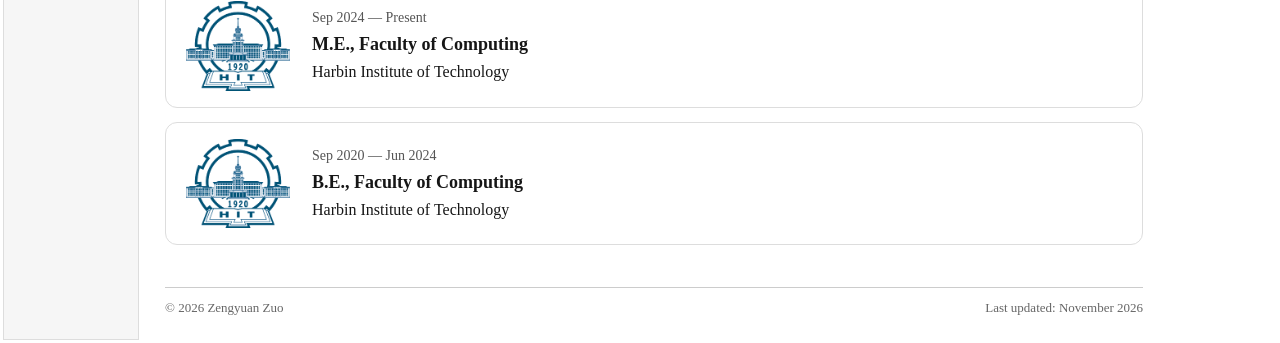
==== commit 546c8884: "new" ====
--- a/index.html
+++ b/index.html
@@ -101,7 +101,7 @@
           <div class="publication-copy">
             <h3>A high-dimensional spatial-physical coupling operator for generalizable super-resolution of three-dimensional turbulent flows</h3>
             <p><strong>Zengyuan Zuo</strong>, Junjun Jiang, Fei Mu, Xubo Wang, Xianming Liu<br>
-              Physics of Fluids 2026
+              <em>Physics of Fluids 2026</em>
             </p>
             <p class="paper-links"><a href="https://arxiv.org/pdf/2611.22951">PDF</a><a href="https://github.com/Harbinzzy/Conv4Turb">Code</a></p>
           </div>
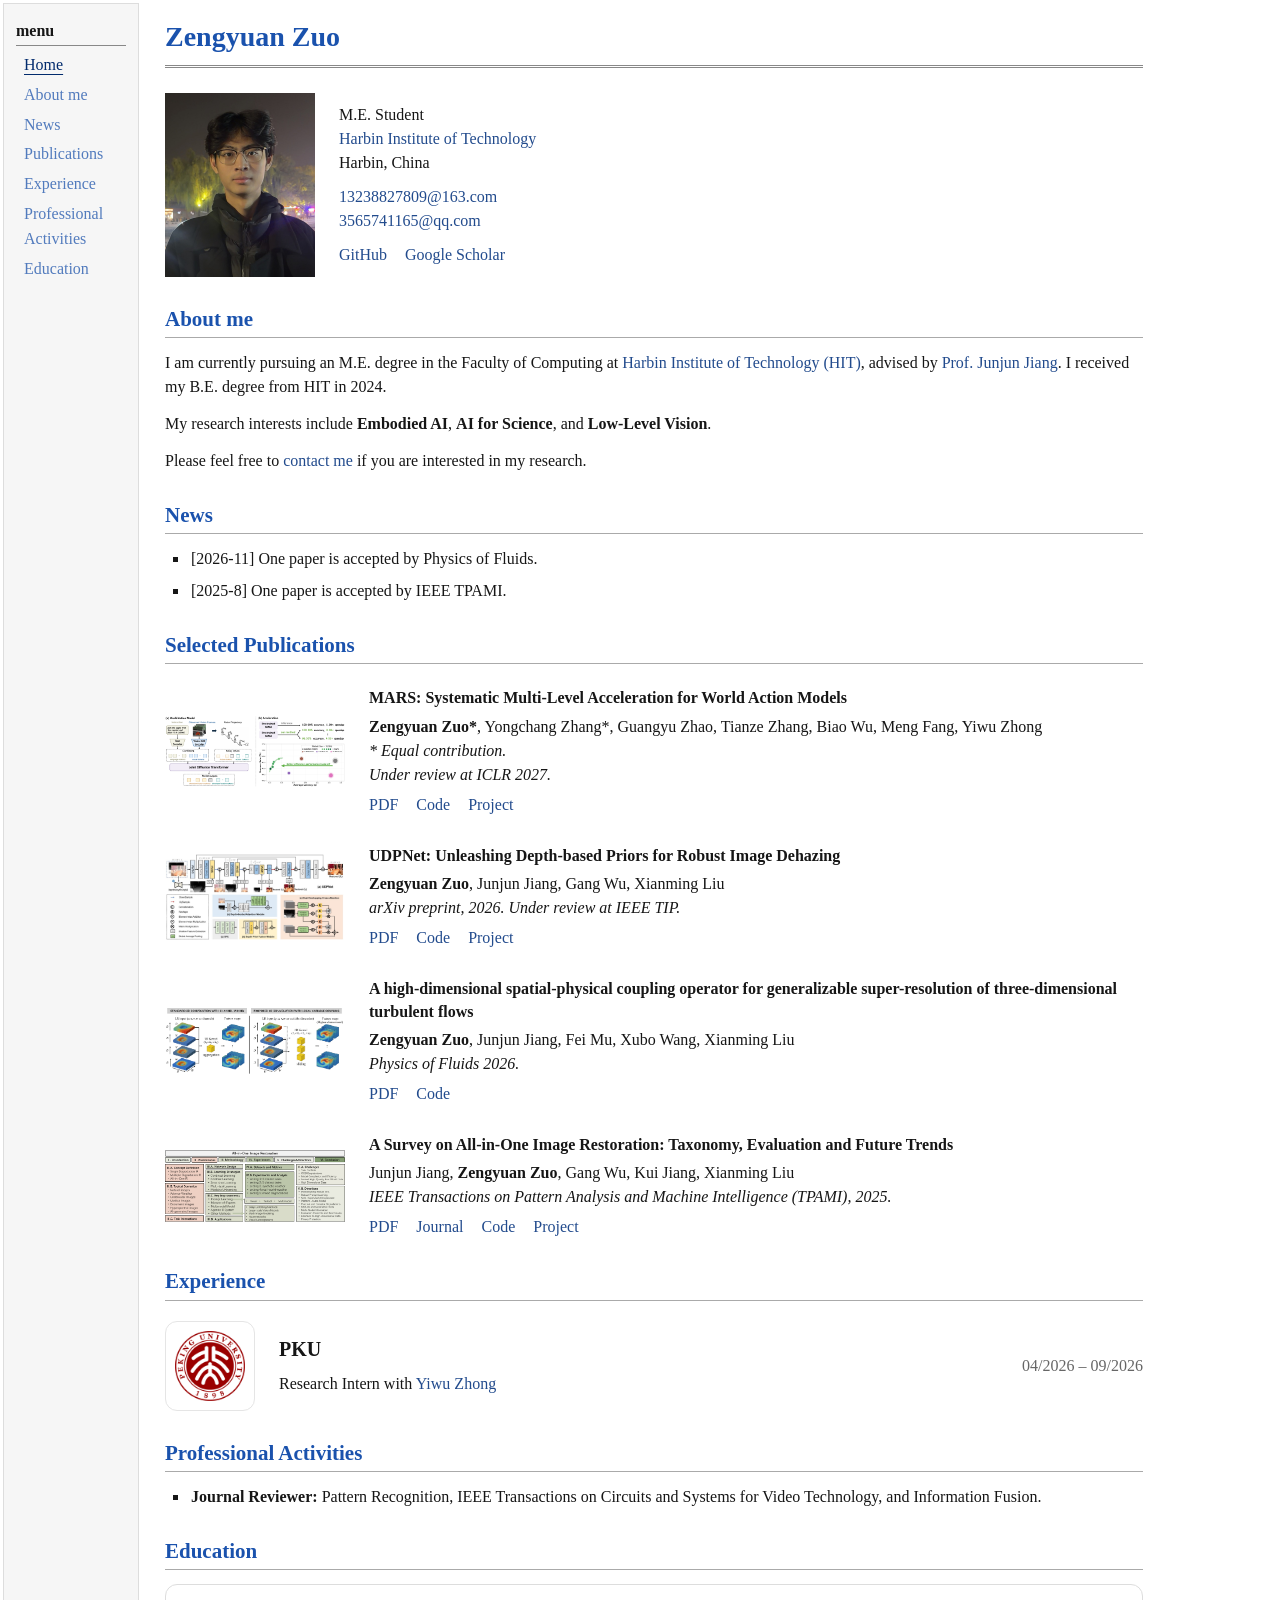
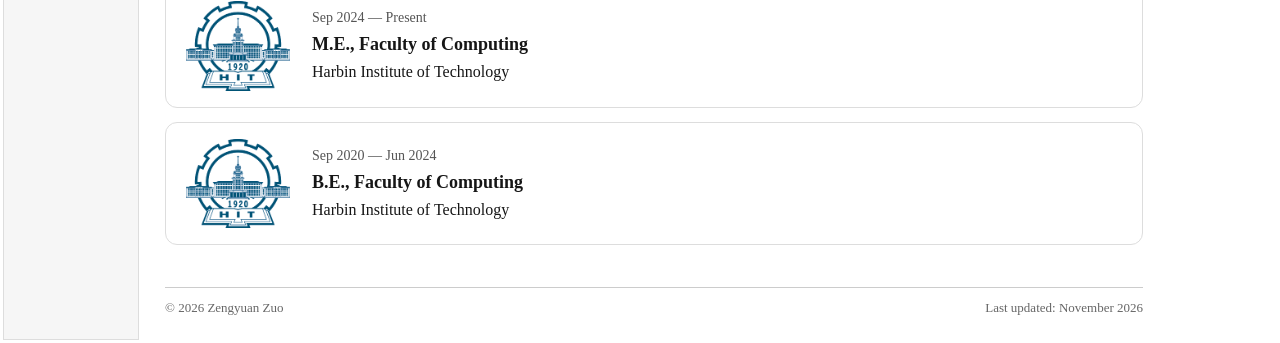
==== commit 5f576d26: "new" ====
--- a/index.html
+++ b/index.html
@@ -101,7 +101,7 @@
           <div class="publication-copy">
             <h3>A high-dimensional spatial-physical coupling operator for generalizable super-resolution of three-dimensional turbulent flows</h3>
             <p><strong>Zengyuan Zuo</strong>, Junjun Jiang, Fei Mu, Xubo Wang, Xianming Liu<br>
-              <em>Physics of Fluids 2026</em>
+              <em>Physics of Fluids 2026.</em>
             </p>
             <p class="paper-links"><a href="https://arxiv.org/pdf/2611.22951">PDF</a><a href="https://github.com/Harbinzzy/Conv4Turb">Code</a></p>
           </div>
